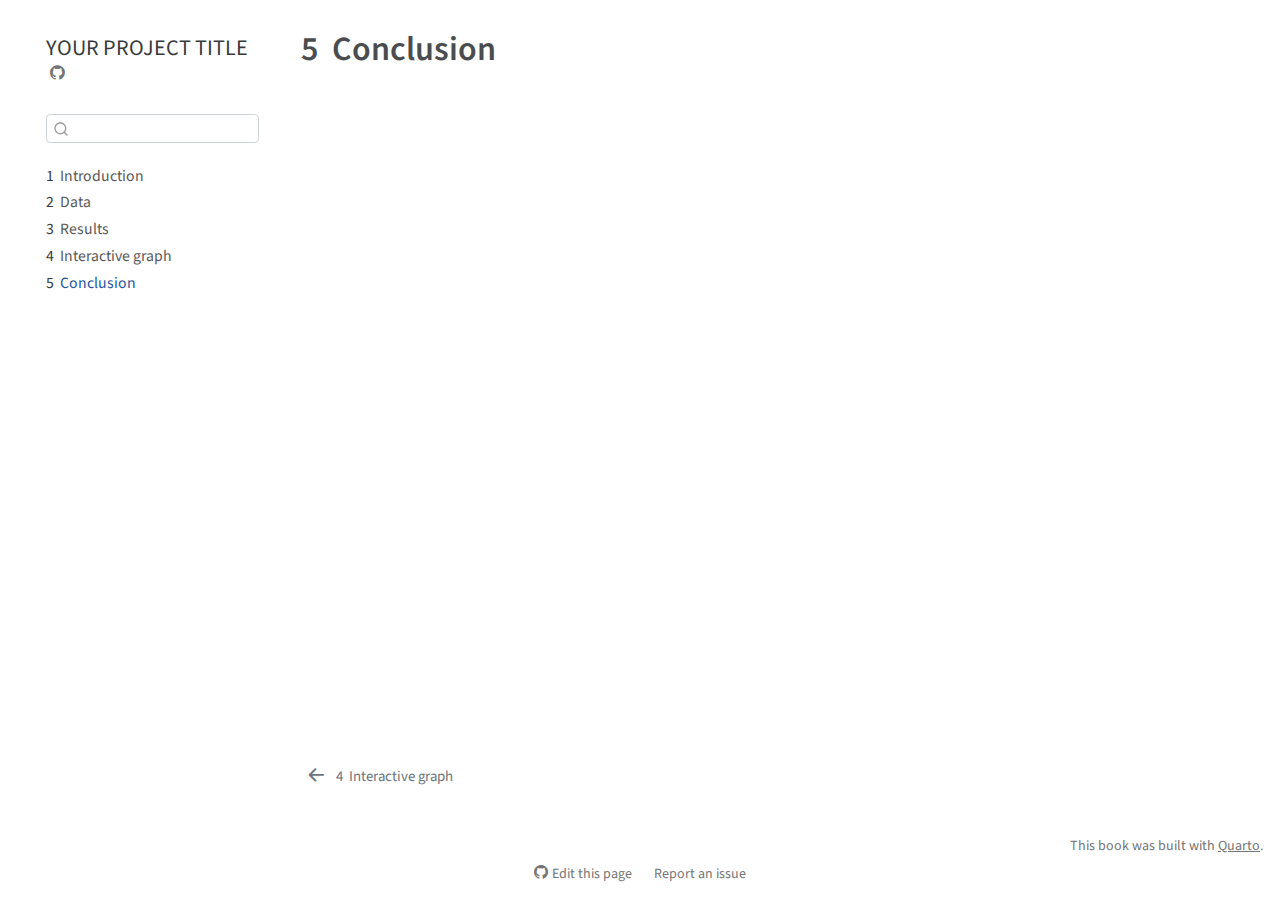
==== docs/conclusion.html @ 38a22378 "Initial commit" ====
<!DOCTYPE html>
<html xmlns="http://www.w3.org/1999/xhtml" lang="en" xml:lang="en"><head>

<meta charset="utf-8">
<meta name="generator" content="quarto-1.3.433">

<meta name="viewport" content="width=device-width, initial-scale=1.0, user-scalable=yes">


<title>YOUR PROJECT TITLE - 5&nbsp; Conclusion</title>
<style>
code{white-space: pre-wrap;}
span.smallcaps{font-variant: small-caps;}
div.columns{display: flex; gap: min(4vw, 1.5em);}
div.column{flex: auto; overflow-x: auto;}
div.hanging-indent{margin-left: 1.5em; text-indent: -1.5em;}
ul.task-list{list-style: none;}
ul.task-list li input[type="checkbox"] {
  width: 0.8em;
  margin: 0 0.8em 0.2em -1em; /* quarto-specific, see https://github.com/quarto-dev/quarto-cli/issues/4556 */ 
  vertical-align: middle;
}
</style>


<script src="site_libs/quarto-nav/quarto-nav.js"></script>
<script src="site_libs/quarto-nav/headroom.min.js"></script>
<script src="site_libs/clipboard/clipboard.min.js"></script>
<script src="site_libs/quarto-search/autocomplete.umd.js"></script>
<script src="site_libs/quarto-search/fuse.min.js"></script>
<script src="site_libs/quarto-search/quarto-search.js"></script>
<meta name="quarto:offset" content="./">
<link href="./d3graph.html" rel="prev">
<script src="site_libs/quarto-html/quarto.js"></script>
<script src="site_libs/quarto-html/popper.min.js"></script>
<script src="site_libs/quarto-html/tippy.umd.min.js"></script>
<script src="site_libs/quarto-html/anchor.min.js"></script>
<link href="site_libs/quarto-html/tippy.css" rel="stylesheet">
<link href="site_libs/quarto-html/quarto-syntax-highlighting.css" rel="stylesheet" id="quarto-text-highlighting-styles">
<script src="site_libs/bootstrap/bootstrap.min.js"></script>
<link href="site_libs/bootstrap/bootstrap-icons.css" rel="stylesheet">
<link href="site_libs/bootstrap/bootstrap.min.css" rel="stylesheet" id="quarto-bootstrap" data-mode="light">
<script id="quarto-search-options" type="application/json">{
  "location": "sidebar",
  "copy-button": false,
  "collapse-after": 3,
  "panel-placement": "start",
  "type": "textbox",
  "limit": 20,
  "language": {
    "search-no-results-text": "No results",
    "search-matching-documents-text": "matching documents",
    "search-copy-link-title": "Copy link to search",
    "search-hide-matches-text": "Hide additional matches",
    "search-more-match-text": "more match in this document",
    "search-more-matches-text": "more matches in this document",
    "search-clear-button-title": "Clear",
    "search-detached-cancel-button-title": "Cancel",
    "search-submit-button-title": "Submit",
    "search-label": "Search"
  }
}</script>


</head>

<body class="nav-sidebar floating">

<div id="quarto-search-results"></div>
  <header id="quarto-header" class="headroom fixed-top">
  <nav class="quarto-secondary-nav">
    <div class="container-fluid d-flex">
      <button type="button" class="quarto-btn-toggle btn" data-bs-toggle="collapse" data-bs-target="#quarto-sidebar,#quarto-sidebar-glass" aria-controls="quarto-sidebar" aria-expanded="false" aria-label="Toggle sidebar navigation" onclick="if (window.quartoToggleHeadroom) { window.quartoToggleHeadroom(); }">
        <i class="bi bi-layout-text-sidebar-reverse"></i>
      </button>
      <nav class="quarto-page-breadcrumbs" aria-label="breadcrumb"><ol class="breadcrumb"><li class="breadcrumb-item"><a href="./conclusion.html"><span class="chapter-number">5</span>&nbsp; <span class="chapter-title">Conclusion</span></a></li></ol></nav>
      <a class="flex-grow-1" role="button" data-bs-toggle="collapse" data-bs-target="#quarto-sidebar,#quarto-sidebar-glass" aria-controls="quarto-sidebar" aria-expanded="false" aria-label="Toggle sidebar navigation" onclick="if (window.quartoToggleHeadroom) { window.quartoToggleHeadroom(); }">      
      </a>
      <button type="button" class="btn quarto-search-button" aria-label="" onclick="window.quartoOpenSearch();">
        <i class="bi bi-search"></i>
      </button>
    </div>
  </nav>
</header>
<!-- content -->
<div id="quarto-content" class="quarto-container page-columns page-rows-contents page-layout-article">
<!-- sidebar -->
  <nav id="quarto-sidebar" class="sidebar collapse collapse-horizontal sidebar-navigation floating overflow-auto">
    <div class="pt-lg-2 mt-2 text-left sidebar-header">
    <div class="sidebar-title mb-0 py-0">
      <a href="./">YOUR PROJECT TITLE</a> 
        <div class="sidebar-tools-main">
    <a href="https://github.com/YOUR_GITHUB_ACCOUNT/REPO_NAME" rel="" title="Source Code" class="quarto-navigation-tool px-1" aria-label="Source Code"><i class="bi bi-github"></i></a>
</div>
    </div>
      </div>
        <div class="mt-2 flex-shrink-0 align-items-center">
        <div class="sidebar-search">
        <div id="quarto-search" class="" title="Search"></div>
        </div>
        </div>
    <div class="sidebar-menu-container"> 
    <ul class="list-unstyled mt-1">
        <li class="sidebar-item">
  <div class="sidebar-item-container"> 
  <a href="./index.html" class="sidebar-item-text sidebar-link">
 <span class="menu-text"><span class="chapter-number">1</span>&nbsp; <span class="chapter-title">Introduction</span></span></a>
  </div>
</li>
        <li class="sidebar-item">
  <div class="sidebar-item-container"> 
  <a href="./data.html" class="sidebar-item-text sidebar-link">
 <span class="menu-text"><span class="chapter-number">2</span>&nbsp; <span class="chapter-title">Data</span></span></a>
  </div>
</li>
        <li class="sidebar-item">
  <div class="sidebar-item-container"> 
  <a href="./results.html" class="sidebar-item-text sidebar-link">
 <span class="menu-text"><span class="chapter-number">3</span>&nbsp; <span class="chapter-title">Results</span></span></a>
  </div>
</li>
        <li class="sidebar-item">
  <div class="sidebar-item-container"> 
  <a href="./d3graph.html" class="sidebar-item-text sidebar-link">
 <span class="menu-text"><span class="chapter-number">4</span>&nbsp; <span class="chapter-title">Interactive graph</span></span></a>
  </div>
</li>
        <li class="sidebar-item">
  <div class="sidebar-item-container"> 
  <a href="./conclusion.html" class="sidebar-item-text sidebar-link active">
 <span class="menu-text"><span class="chapter-number">5</span>&nbsp; <span class="chapter-title">Conclusion</span></span></a>
  </div>
</li>
    </ul>
    </div>
</nav>
<div id="quarto-sidebar-glass" data-bs-toggle="collapse" data-bs-target="#quarto-sidebar,#quarto-sidebar-glass"></div>
<!-- margin-sidebar -->
    <div id="quarto-margin-sidebar" class="sidebar margin-sidebar">
        
    </div>
<!-- main -->
<main class="content" id="quarto-document-content">

<header id="title-block-header" class="quarto-title-block default">
<div class="quarto-title">
<h1 class="title"><span class="chapter-number">5</span>&nbsp; <span class="chapter-title">Conclusion</span></h1>
</div>



<div class="quarto-title-meta">

    
  
    
  </div>
  

</header>




</main> <!-- /main -->
<script id="quarto-html-after-body" type="application/javascript">
window.document.addEventListener("DOMContentLoaded", function (event) {
  const toggleBodyColorMode = (bsSheetEl) => {
    const mode = bsSheetEl.getAttribute("data-mode");
    const bodyEl = window.document.querySelector("body");
    if (mode === "dark") {
      bodyEl.classList.add("quarto-dark");
      bodyEl.classList.remove("quarto-light");
    } else {
      bodyEl.classList.add("quarto-light");
      bodyEl.classList.remove("quarto-dark");
    }
  }
  const toggleBodyColorPrimary = () => {
    const bsSheetEl = window.document.querySelector("link#quarto-bootstrap");
    if (bsSheetEl) {
      toggleBodyColorMode(bsSheetEl);
    }
  }
  toggleBodyColorPrimary();  
  const icon = "";
  const anchorJS = new window.AnchorJS();
  anchorJS.options = {
    placement: 'right',
    icon: icon
  };
  anchorJS.add('.anchored');
  const isCodeAnnotation = (el) => {
    for (const clz of el.classList) {
      if (clz.startsWith('code-annotation-')) {                     
        return true;
      }
    }
    return false;
  }
  const clipboard = new window.ClipboardJS('.code-copy-button', {
    text: function(trigger) {
      const codeEl = trigger.previousElementSibling.cloneNode(true);
      for (const childEl of codeEl.children) {
        if (isCodeAnnotation(childEl)) {
          childEl.remove();
        }
      }
      return codeEl.innerText;
    }
  });
  clipboard.on('success', function(e) {
    // button target
    const button = e.trigger;
    // don't keep focus
    button.blur();
    // flash "checked"
    button.classList.add('code-copy-button-checked');
    var currentTitle = button.getAttribute("title");
    button.setAttribute("title", "Copied!");
    let tooltip;
    if (window.bootstrap) {
      button.setAttribute("data-bs-toggle", "tooltip");
      button.setAttribute("data-bs-placement", "left");
      button.setAttribute("data-bs-title", "Copied!");
      tooltip = new bootstrap.Tooltip(button, 
        { trigger: "manual", 
          customClass: "code-copy-button-tooltip",
          offset: [0, -8]});
      tooltip.show();    
    }
    setTimeout(function() {
      if (tooltip) {
        tooltip.hide();
        button.removeAttribute("data-bs-title");
        button.removeAttribute("data-bs-toggle");
        button.removeAttribute("data-bs-placement");
      }
      button.setAttribute("title", currentTitle);
      button.classList.remove('code-copy-button-checked');
    }, 1000);
    // clear code selection
    e.clearSelection();
  });
  function tippyHover(el, contentFn) {
    const config = {
      allowHTML: true,
      content: contentFn,
      maxWidth: 500,
      delay: 100,
      arrow: false,
      appendTo: function(el) {
          return el.parentElement;
      },
      interactive: true,
      interactiveBorder: 10,
      theme: 'quarto',
      placement: 'bottom-start'
    };
    window.tippy(el, config); 
  }
  const noterefs = window.document.querySelectorAll('a[role="doc-noteref"]');
  for (var i=0; i<noterefs.length; i++) {
    const ref = noterefs[i];
    tippyHover(ref, function() {
      // use id or data attribute instead here
      let href = ref.getAttribute('data-footnote-href') || ref.getAttribute('href');
      try { href = new URL(href).hash; } catch {}
      const id = href.replace(/^#\/?/, "");
      const note = window.document.getElementById(id);
      return note.innerHTML;
    });
  }
      let selectedAnnoteEl;
      const selectorForAnnotation = ( cell, annotation) => {
        let cellAttr = 'data-code-cell="' + cell + '"';
        let lineAttr = 'data-code-annotation="' +  annotation + '"';
        const selector = 'span[' + cellAttr + '][' + lineAttr + ']';
        return selector;
      }
      const selectCodeLines = (annoteEl) => {
        const doc = window.document;
        const targetCell = annoteEl.getAttribute("data-target-cell");
        const targetAnnotation = annoteEl.getAttribute("data-target-annotation");
        const annoteSpan = window.document.querySelector(selectorForAnnotation(targetCell, targetAnnotation));
        const lines = annoteSpan.getAttribute("data-code-lines").split(",");
        const lineIds = lines.map((line) => {
          return targetCell + "-" + line;
        })
        let top = null;
        let height = null;
        let parent = null;
        if (lineIds.length > 0) {
            //compute the position of the single el (top and bottom and make a div)
            const el = window.document.getElementById(lineIds[0]);
            top = el.offsetTop;
            height = el.offsetHeight;
            parent = el.parentElement.parentElement;
          if (lineIds.length > 1) {
            const lastEl = window.document.getElementById(lineIds[lineIds.length - 1]);
            const bottom = lastEl.offsetTop + lastEl.offsetHeight;
            height = bottom - top;
          }
          if (top !== null && height !== null && parent !== null) {
            // cook up a div (if necessary) and position it 
            let div = window.document.getElementById("code-annotation-line-highlight");
            if (div === null) {
              div = window.document.createElement("div");
              div.setAttribute("id", "code-annotation-line-highlight");
              div.style.position = 'absolute';
              parent.appendChild(div);
            }
            div.style.top = top - 2 + "px";
            div.style.height = height + 4 + "px";
            let gutterDiv = window.document.getElementById("code-annotation-line-highlight-gutter");
            if (gutterDiv === null) {
              gutterDiv = window.document.createElement("div");
              gutterDiv.setAttribute("id", "code-annotation-line-highlight-gutter");
              gutterDiv.style.position = 'absolute';
              const codeCell = window.document.getElementById(targetCell);
              const gutter = codeCell.querySelector('.code-annotation-gutter');
              gutter.appendChild(gutterDiv);
            }
            gutterDiv.style.top = top - 2 + "px";
            gutterDiv.style.height = height + 4 + "px";
          }
          selectedAnnoteEl = annoteEl;
        }
      };
      const unselectCodeLines = () => {
        const elementsIds = ["code-annotation-line-highlight", "code-annotation-line-highlight-gutter"];
        elementsIds.forEach((elId) => {
          const div = window.document.getElementById(elId);
          if (div) {
            div.remove();
          }
        });
        selectedAnnoteEl = undefined;
      };
      // Attach click handler to the DT
      const annoteDls = window.document.querySelectorAll('dt[data-target-cell]');
      for (const annoteDlNode of annoteDls) {
        annoteDlNode.addEventListener('click', (event) => {
          const clickedEl = event.target;
          if (clickedEl !== selectedAnnoteEl) {
            unselectCodeLines();
            const activeEl = window.document.querySelector('dt[data-target-cell].code-annotation-active');
            if (activeEl) {
              activeEl.classList.remove('code-annotation-active');
            }
            selectCodeLines(clickedEl);
            clickedEl.classList.add('code-annotation-active');
          } else {
            // Unselect the line
            unselectCodeLines();
            clickedEl.classList.remove('code-annotation-active');
          }
        });
      }
  const findCites = (el) => {
    const parentEl = el.parentElement;
    if (parentEl) {
      const cites = parentEl.dataset.cites;
      if (cites) {
        return {
          el,
          cites: cites.split(' ')
        };
      } else {
        return findCites(el.parentElement)
      }
    } else {
      return undefined;
    }
  };
  var bibliorefs = window.document.querySelectorAll('a[role="doc-biblioref"]');
  for (var i=0; i<bibliorefs.length; i++) {
    const ref = bibliorefs[i];
    const citeInfo = findCites(ref);
    if (citeInfo) {
      tippyHover(citeInfo.el, function() {
        var popup = window.document.createElement('div');
        citeInfo.cites.forEach(function(cite) {
          var citeDiv = window.document.createElement('div');
          citeDiv.classList.add('hanging-indent');
          citeDiv.classList.add('csl-entry');
          var biblioDiv = window.document.getElementById('ref-' + cite);
          if (biblioDiv) {
            citeDiv.innerHTML = biblioDiv.innerHTML;
          }
          popup.appendChild(citeDiv);
        });
        return popup.innerHTML;
      });
    }
  }
});
</script>
<nav class="page-navigation">
  <div class="nav-page nav-page-previous">
      <a href="./d3graph.html" class="pagination-link">
        <i class="bi bi-arrow-left-short"></i> <span class="nav-page-text"><span class="chapter-number">4</span>&nbsp; <span class="chapter-title">Interactive graph</span></span>
      </a>          
  </div>
  <div class="nav-page nav-page-next">
  </div>
</nav>
</div> <!-- /content -->
<footer class="footer">
  <div class="nav-footer">
    <div class="nav-footer-left">
      &nbsp;
    </div>   
    <div class="nav-footer-center">
      &nbsp;
    <div class="toc-actions"><div><i class="bi bi-github"></i></div><div class="action-links"><p><a href="https://github.com/YOUR_GITHUB_ACCOUNT/REPO_NAME/edit/main/conclusion.qmd" class="toc-action">Edit this page</a></p><p><a href="https://github.com/YOUR_GITHUB_ACCOUNT/REPO_NAME/issues/new" class="toc-action">Report an issue</a></p></div></div></div>
    <div class="nav-footer-right">This book was built with <a href="https://quarto.org/">Quarto</a>.</div>
  </div>
</footer>



</body></html>
---- docs/site_libs/quarto-html/tippy.css ----
.tippy-box[data-animation=fade][data-state=hidden]{opacity:0}[data-tippy-root]{max-width:calc(100vw - 10px)}.tippy-box{position:relative;background-color:#333;color:#fff;border-radius:4px;font-size:14px;line-height:1.4;white-space:normal;outline:0;transition-property:transform,visibility,opacity}.tippy-box[data-placement^=top]>.tippy-arrow{bottom:0}.tippy-box[data-placement^=top]>.tippy-arrow:before{bottom:-7px;left:0;border-width:8px 8px 0;border-top-color:initial;transform-origin:center top}.tippy-box[data-placement^=bottom]>.tippy-arrow{top:0}.tippy-box[data-placement^=bottom]>.tippy-arrow:before{top:-7px;left:0;border-width:0 8px 8px;border-bottom-color:initial;transform-origin:center bottom}.tippy-box[data-placement^=left]>.tippy-arrow{right:0}.tippy-box[data-placement^=left]>.tippy-arrow:before{border-width:8px 0 8px 8px;border-left-color:initial;right:-7px;transform-origin:center left}.tippy-box[data-placement^=right]>.tippy-arrow{left:0}.tippy-box[data-placement^=right]>.tippy-arrow:before{left:-7px;border-width:8px 8px 8px 0;border-right-color:initial;transform-origin:center right}.tippy-box[data-inertia][data-state=visible]{transition-timing-function:cubic-bezier(.54,1.5,.38,1.11)}.tippy-arrow{width:16px;height:16px;color:#333}.tippy-arrow:before{content:"";position:absolute;border-color:transparent;border-style:solid}.tippy-content{position:relative;padding:5px 9px;z-index:1}
---- docs/site_libs/quarto-html/quarto-syntax-highlighting.css ----
/* quarto syntax highlight colors */
:root {
  --quarto-hl-ot-color: #003B4F;
  --quarto-hl-at-color: #657422;
  --quarto-hl-ss-color: #20794D;
  --quarto-hl-an-color: #5E5E5E;
  --quarto-hl-fu-color: #4758AB;
  --quarto-hl-st-color: #20794D;
  --quarto-hl-cf-color: #003B4F;
  --quarto-hl-op-color: #5E5E5E;
  --quarto-hl-er-color: #AD0000;
  --quarto-hl-bn-color: #AD0000;
  --quarto-hl-al-color: #AD0000;
  --quarto-hl-va-color: #111111;
  --quarto-hl-bu-color: inherit;
  --quarto-hl-ex-color: inherit;
  --quarto-hl-pp-color: #AD0000;
  --quarto-hl-in-color: #5E5E5E;
  --quarto-hl-vs-color: #20794D;
  --quarto-hl-wa-color: #5E5E5E;
  --quarto-hl-do-color: #5E5E5E;
  --quarto-hl-im-color: #00769E;
  --quarto-hl-ch-color: #20794D;
  --quarto-hl-dt-color: #AD0000;
  --quarto-hl-fl-color: #AD0000;
  --quarto-hl-co-color: #5E5E5E;
  --quarto-hl-cv-color: #5E5E5E;
  --quarto-hl-cn-color: #8f5902;
  --quarto-hl-sc-color: #5E5E5E;
  --quarto-hl-dv-color: #AD0000;
  --quarto-hl-kw-color: #003B4F;
}

/* other quarto variables */
:root {
  --quarto-font-monospace: SFMono-Regular, Menlo, Monaco, Consolas, "Liberation Mono", "Courier New", monospace;
}

pre > code.sourceCode > span {
  color: #003B4F;
}

code span {
  color: #003B4F;
}

code.sourceCode > span {
  color: #003B4F;
}

div.sourceCode,
div.sourceCode pre.sourceCode {
  color: #003B4F;
}

code span.ot {
  color: #003B4F;
  font-style: inherit;
}

code span.at {
  color: #657422;
  font-style: inherit;
}

code span.ss {
  color: #20794D;
  font-style: inherit;
}

code span.an {
  color: #5E5E5E;
  font-style: inherit;
}

code span.fu {
  color: #4758AB;
  font-style: inherit;
}

code span.st {
  color: #20794D;
  font-style: inherit;
}

code span.cf {
  color: #003B4F;
  font-style: inherit;
}

code span.op {
  color: #5E5E5E;
  font-style: inherit;
}

code span.er {
  color: #AD0000;
  font-style: inherit;
}

code span.bn {
  color: #AD0000;
  font-style: inherit;
}

code span.al {
  color: #AD0000;
  font-style: inherit;
}

code span.va {
  color: #111111;
  font-style: inherit;
}

code span.bu {
  font-style: inherit;
}

code span.ex {
  font-style: inherit;
}

code span.pp {
  color: #AD0000;
  font-style: inherit;
}

code span.in {
  color: #5E5E5E;
  font-style: inherit;
}

code span.vs {
  color: #20794D;
  font-style: inherit;
}

code span.wa {
  color: #5E5E5E;
  font-style: italic;
}

code span.do {
  color: #5E5E5E;
  font-style: italic;
}

code span.im {
  color: #00769E;
  font-style: inherit;
}

code span.ch {
  color: #20794D;
  font-style: inherit;
}

code span.dt {
  color: #AD0000;
  font-style: inherit;
}

code span.fl {
  color: #AD0000;
  font-style: inherit;
}

code span.co {
  color: #5E5E5E;
  font-style: inherit;
}

code span.cv {
  color: #5E5E5E;
  font-style: italic;
}

code span.cn {
  color: #8f5902;
  font-style: inherit;
}

code span.sc {
  color: #5E5E5E;
  font-style: inherit;
}

code span.dv {
  color: #AD0000;
  font-style: inherit;
}

code span.kw {
  color: #003B4F;
  font-style: inherit;
}

.prevent-inlining {
  content: "</";
}

/*# sourceMappingURL=debc5d5d77c3f9108843748ff7464032.css.map */
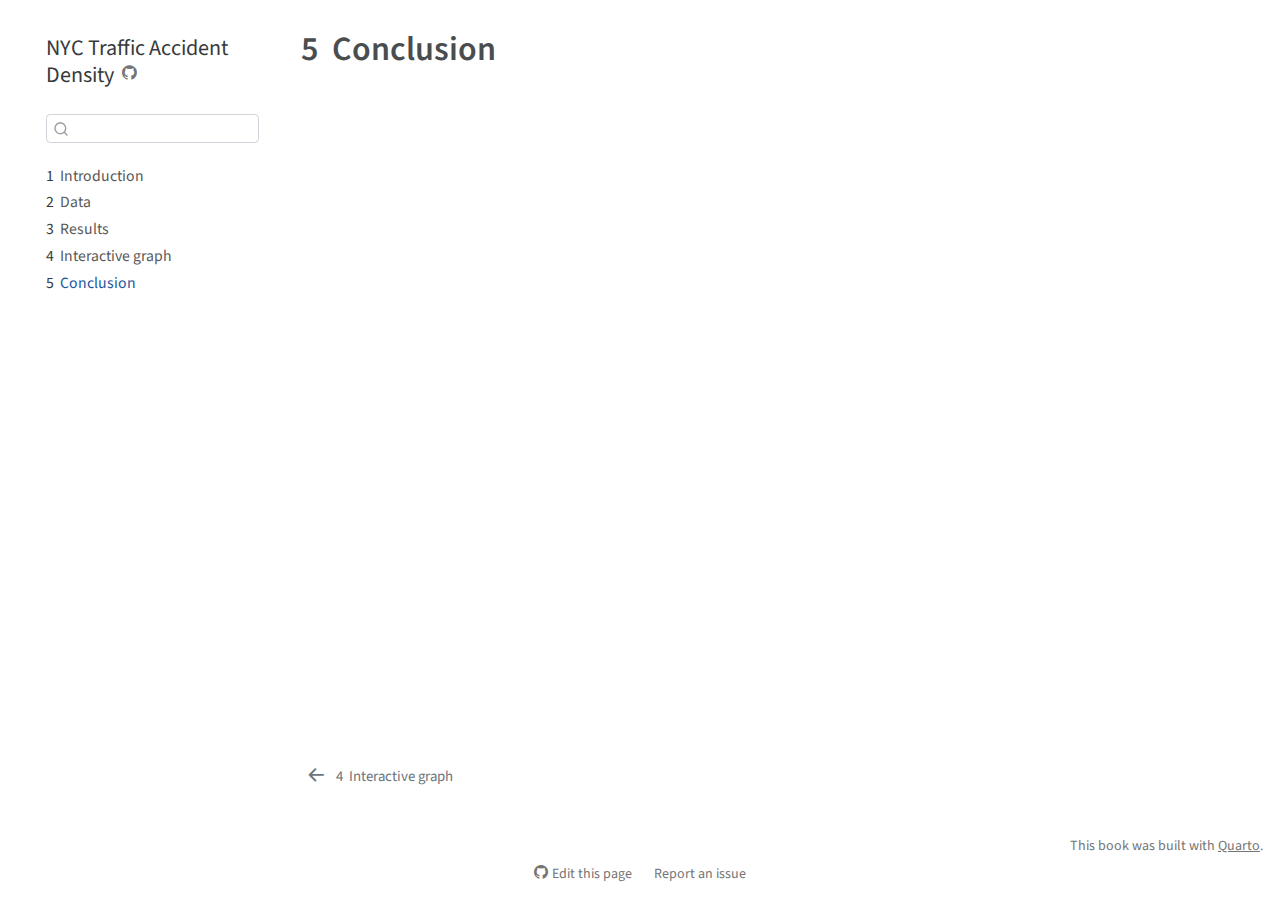
==== commit 819dd0c3: "Initial Render" ====
--- a/docs/conclusion.html
+++ b/docs/conclusion.html
@@ -7,7 +7,7 @@
 <meta name="viewport" content="width=device-width, initial-scale=1.0, user-scalable=yes">
 
 
-<title>YOUR PROJECT TITLE - 5&nbsp; Conclusion</title>
+<title>NYC Traffic Accident Density - 5&nbsp; Conclusion</title>
 <style>
 code{white-space: pre-wrap;}
 span.smallcaps{font-variant: small-caps;}
@@ -88,9 +88,9 @@
   <nav id="quarto-sidebar" class="sidebar collapse collapse-horizontal sidebar-navigation floating overflow-auto">
     <div class="pt-lg-2 mt-2 text-left sidebar-header">
     <div class="sidebar-title mb-0 py-0">
-      <a href="./">YOUR PROJECT TITLE</a> 
+      <a href="./">NYC Traffic Accident Density</a> 
         <div class="sidebar-tools-main">
-    <a href="https://github.com/YOUR_GITHUB_ACCOUNT/REPO_NAME" rel="" title="Source Code" class="quarto-navigation-tool px-1" aria-label="Source Code"><i class="bi bi-github"></i></a>
+    <a href="https://github.com/ArixLi/NYCTrafficAccident" rel="" title="Source Code" class="quarto-navigation-tool px-1" aria-label="Source Code"><i class="bi bi-github"></i></a>
 </div>
     </div>
       </div>
@@ -413,7 +413,7 @@
     </div>   
     <div class="nav-footer-center">
       &nbsp;
-    <div class="toc-actions"><div><i class="bi bi-github"></i></div><div class="action-links"><p><a href="https://github.com/YOUR_GITHUB_ACCOUNT/REPO_NAME/edit/main/conclusion.qmd" class="toc-action">Edit this page</a></p><p><a href="https://github.com/YOUR_GITHUB_ACCOUNT/REPO_NAME/issues/new" class="toc-action">Report an issue</a></p></div></div></div>
+    <div class="toc-actions"><div><i class="bi bi-github"></i></div><div class="action-links"><p><a href="https://github.com/ArixLi/NYCTrafficAccident/edit/main/conclusion.qmd" class="toc-action">Edit this page</a></p><p><a href="https://github.com/ArixLi/NYCTrafficAccident/issues/new" class="toc-action">Report an issue</a></p></div></div></div>
     <div class="nav-footer-right">This book was built with <a href="https://quarto.org/">Quarto</a>.</div>
   </div>
 </footer>
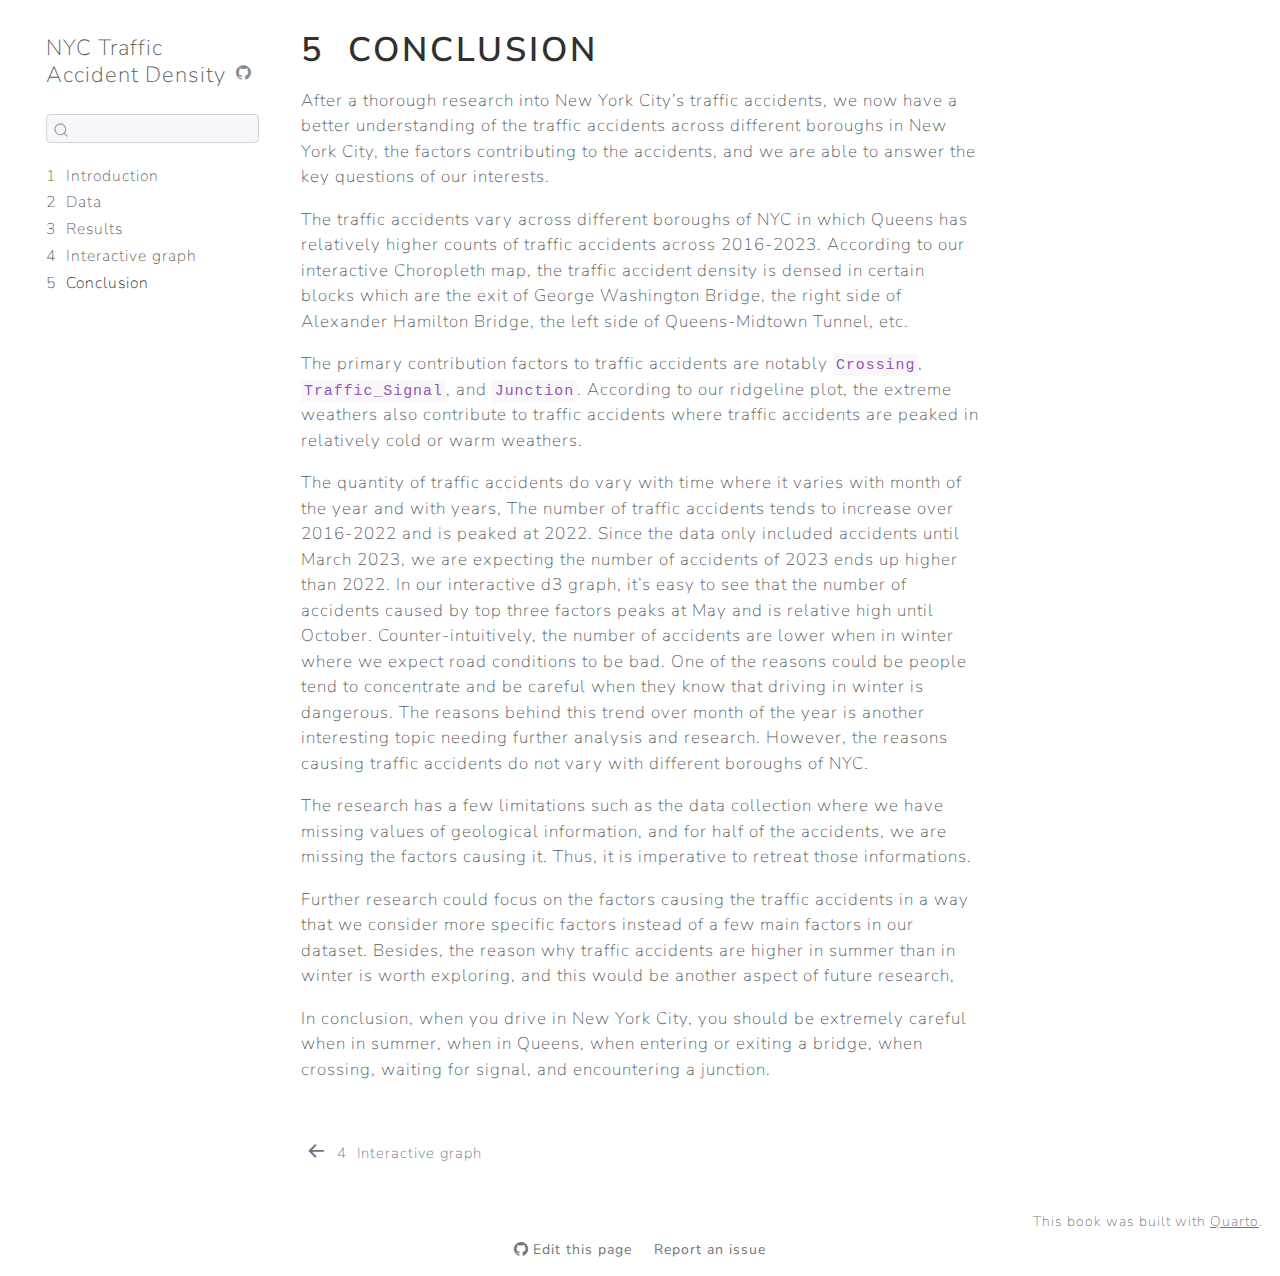
==== commit e5962b60: "Added d3 graph and Conclusion" ====
--- a/docs/conclusion.html
+++ b/docs/conclusion.html
@@ -159,6 +159,13 @@
 
 </header>
 
+<p>After a thorough research into New York City’s traffic accidents, we now have a better understanding of the traffic accidents across different boroughs in New York City, the factors contributing to the accidents, and we are able to answer the key questions of our interests.</p>
+<p>The traffic accidents vary across different boroughs of NYC in which Queens has relatively higher counts of traffic accidents across 2016-2023. According to our interactive Choropleth map, the traffic accident density is densed in certain blocks which are the exit of George Washington Bridge, the right side of Alexander Hamilton Bridge, the left side of Queens-Midtown Tunnel, etc.</p>
+<p>The primary contribution factors to traffic accidents are notably <code>Crossing</code>, <code>Traffic_Signal</code>, and <code>Junction</code>. According to our ridgeline plot, the extreme weathers also contribute to traffic accidents where traffic accidents are peaked in relatively cold or warm weathers.</p>
+<p>The quantity of traffic accidents do vary with time where it varies with month of the year and with years, The number of traffic accidents tends to increase over 2016-2022 and is peaked at 2022. Since the data only included accidents until March 2023, we are expecting the number of accidents of 2023 ends up higher than 2022. In our interactive d3 graph, it’s easy to see that the number of accidents caused by top three factors peaks at May and is relative high until October. Counter-intuitively, the number of accidents are lower when in winter where we expect road conditions to be bad. One of the reasons could be people tend to concentrate and be careful when they know that driving in winter is dangerous. The reasons behind this trend over month of the year is another interesting topic needing further analysis and research. However, the reasons causing traffic accidents do not vary with different boroughs of NYC.</p>
+<p>The research has a few limitations such as the data collection where we have missing values of geological information, and for half of the accidents, we are missing the factors causing it. Thus, it is imperative to retreat those informations.</p>
+<p>Further research could focus on the factors causing the traffic accidents in a way that we consider more specific factors instead of a few main factors in our dataset. Besides, the reason why traffic accidents are higher in summer than in winter is worth exploring, and this would be another aspect of future research,</p>
+<p>In conclusion, when you drive in New York City, you should be extremely careful when in summer, when in Queens, when entering or exiting a bridge, when crossing, waiting for signal, and encountering a junction.</p>
 
 
 
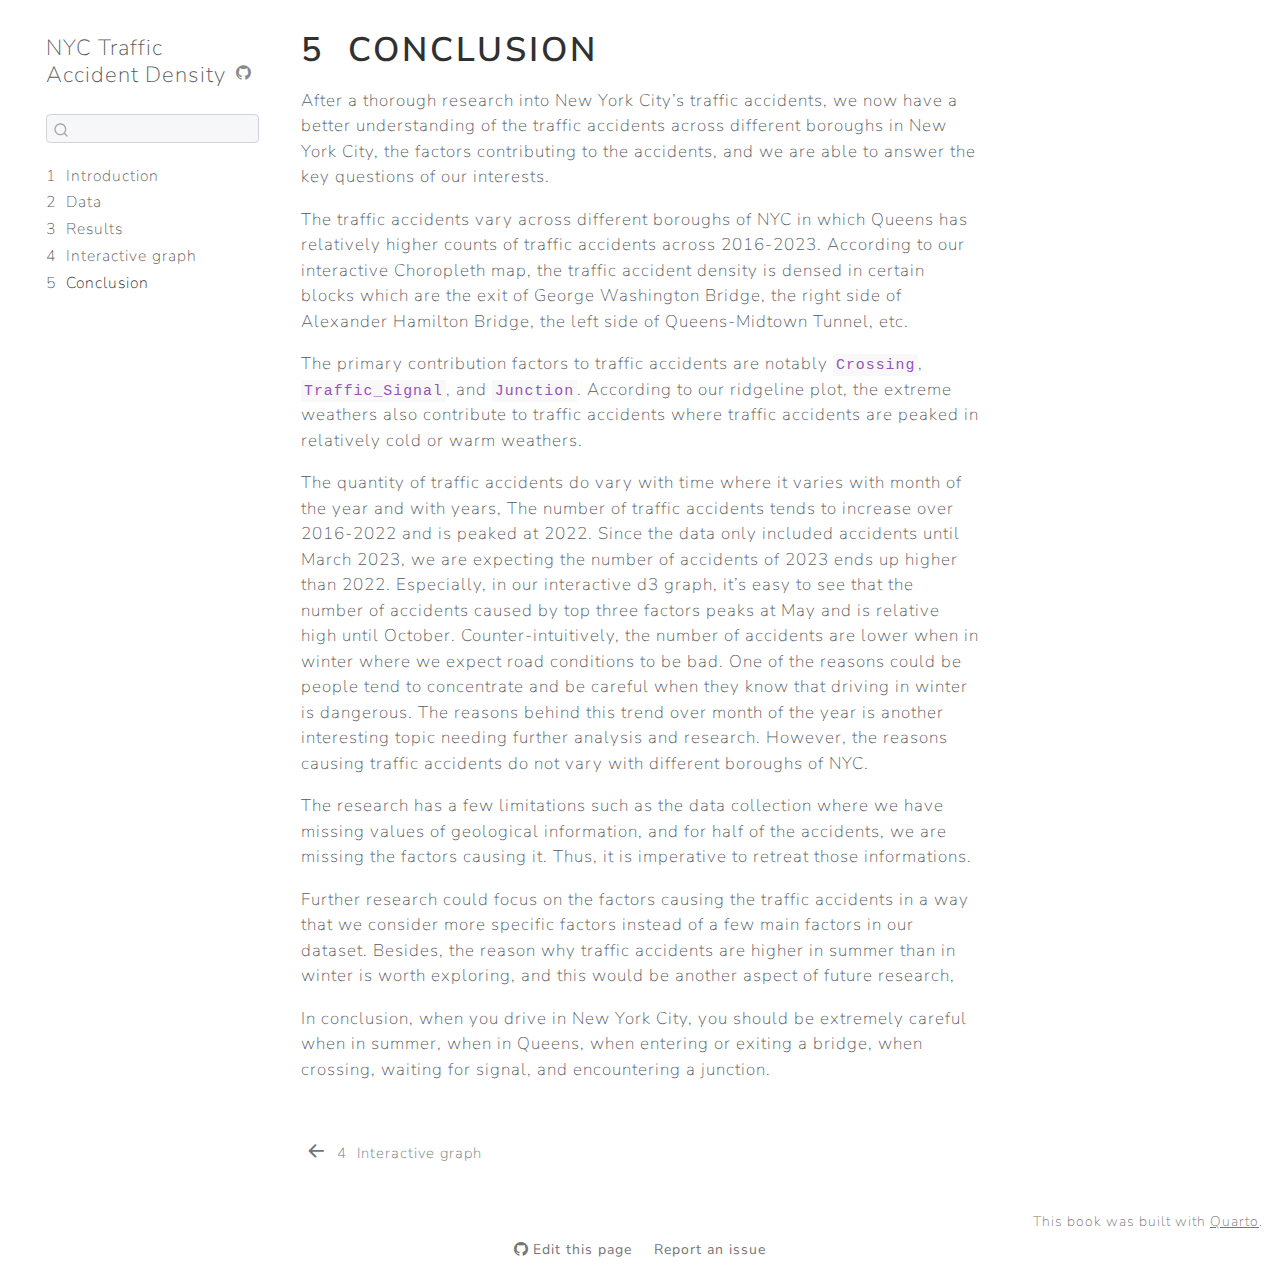
==== commit 8b9df05f: "Final Check" ====
--- a/docs/conclusion.html
+++ b/docs/conclusion.html
@@ -162,7 +162,7 @@
 <p>After a thorough research into New York City’s traffic accidents, we now have a better understanding of the traffic accidents across different boroughs in New York City, the factors contributing to the accidents, and we are able to answer the key questions of our interests.</p>
 <p>The traffic accidents vary across different boroughs of NYC in which Queens has relatively higher counts of traffic accidents across 2016-2023. According to our interactive Choropleth map, the traffic accident density is densed in certain blocks which are the exit of George Washington Bridge, the right side of Alexander Hamilton Bridge, the left side of Queens-Midtown Tunnel, etc.</p>
 <p>The primary contribution factors to traffic accidents are notably <code>Crossing</code>, <code>Traffic_Signal</code>, and <code>Junction</code>. According to our ridgeline plot, the extreme weathers also contribute to traffic accidents where traffic accidents are peaked in relatively cold or warm weathers.</p>
-<p>The quantity of traffic accidents do vary with time where it varies with month of the year and with years, The number of traffic accidents tends to increase over 2016-2022 and is peaked at 2022. Since the data only included accidents until March 2023, we are expecting the number of accidents of 2023 ends up higher than 2022. In our interactive d3 graph, it’s easy to see that the number of accidents caused by top three factors peaks at May and is relative high until October. Counter-intuitively, the number of accidents are lower when in winter where we expect road conditions to be bad. One of the reasons could be people tend to concentrate and be careful when they know that driving in winter is dangerous. The reasons behind this trend over month of the year is another interesting topic needing further analysis and research. However, the reasons causing traffic accidents do not vary with different boroughs of NYC.</p>
+<p>The quantity of traffic accidents do vary with time where it varies with month of the year and with years, The number of traffic accidents tends to increase over 2016-2022 and is peaked at 2022. Since the data only included accidents until March 2023, we are expecting the number of accidents of 2023 ends up higher than 2022. Especially, in our interactive d3 graph, it’s easy to see that the number of accidents caused by top three factors peaks at May and is relative high until October. Counter-intuitively, the number of accidents are lower when in winter where we expect road conditions to be bad. One of the reasons could be people tend to concentrate and be careful when they know that driving in winter is dangerous. The reasons behind this trend over month of the year is another interesting topic needing further analysis and research. However, the reasons causing traffic accidents do not vary with different boroughs of NYC.</p>
 <p>The research has a few limitations such as the data collection where we have missing values of geological information, and for half of the accidents, we are missing the factors causing it. Thus, it is imperative to retreat those informations.</p>
 <p>Further research could focus on the factors causing the traffic accidents in a way that we consider more specific factors instead of a few main factors in our dataset. Besides, the reason why traffic accidents are higher in summer than in winter is worth exploring, and this would be another aspect of future research,</p>
 <p>In conclusion, when you drive in New York City, you should be extremely careful when in summer, when in Queens, when entering or exiting a bridge, when crossing, waiting for signal, and encountering a junction.</p>
